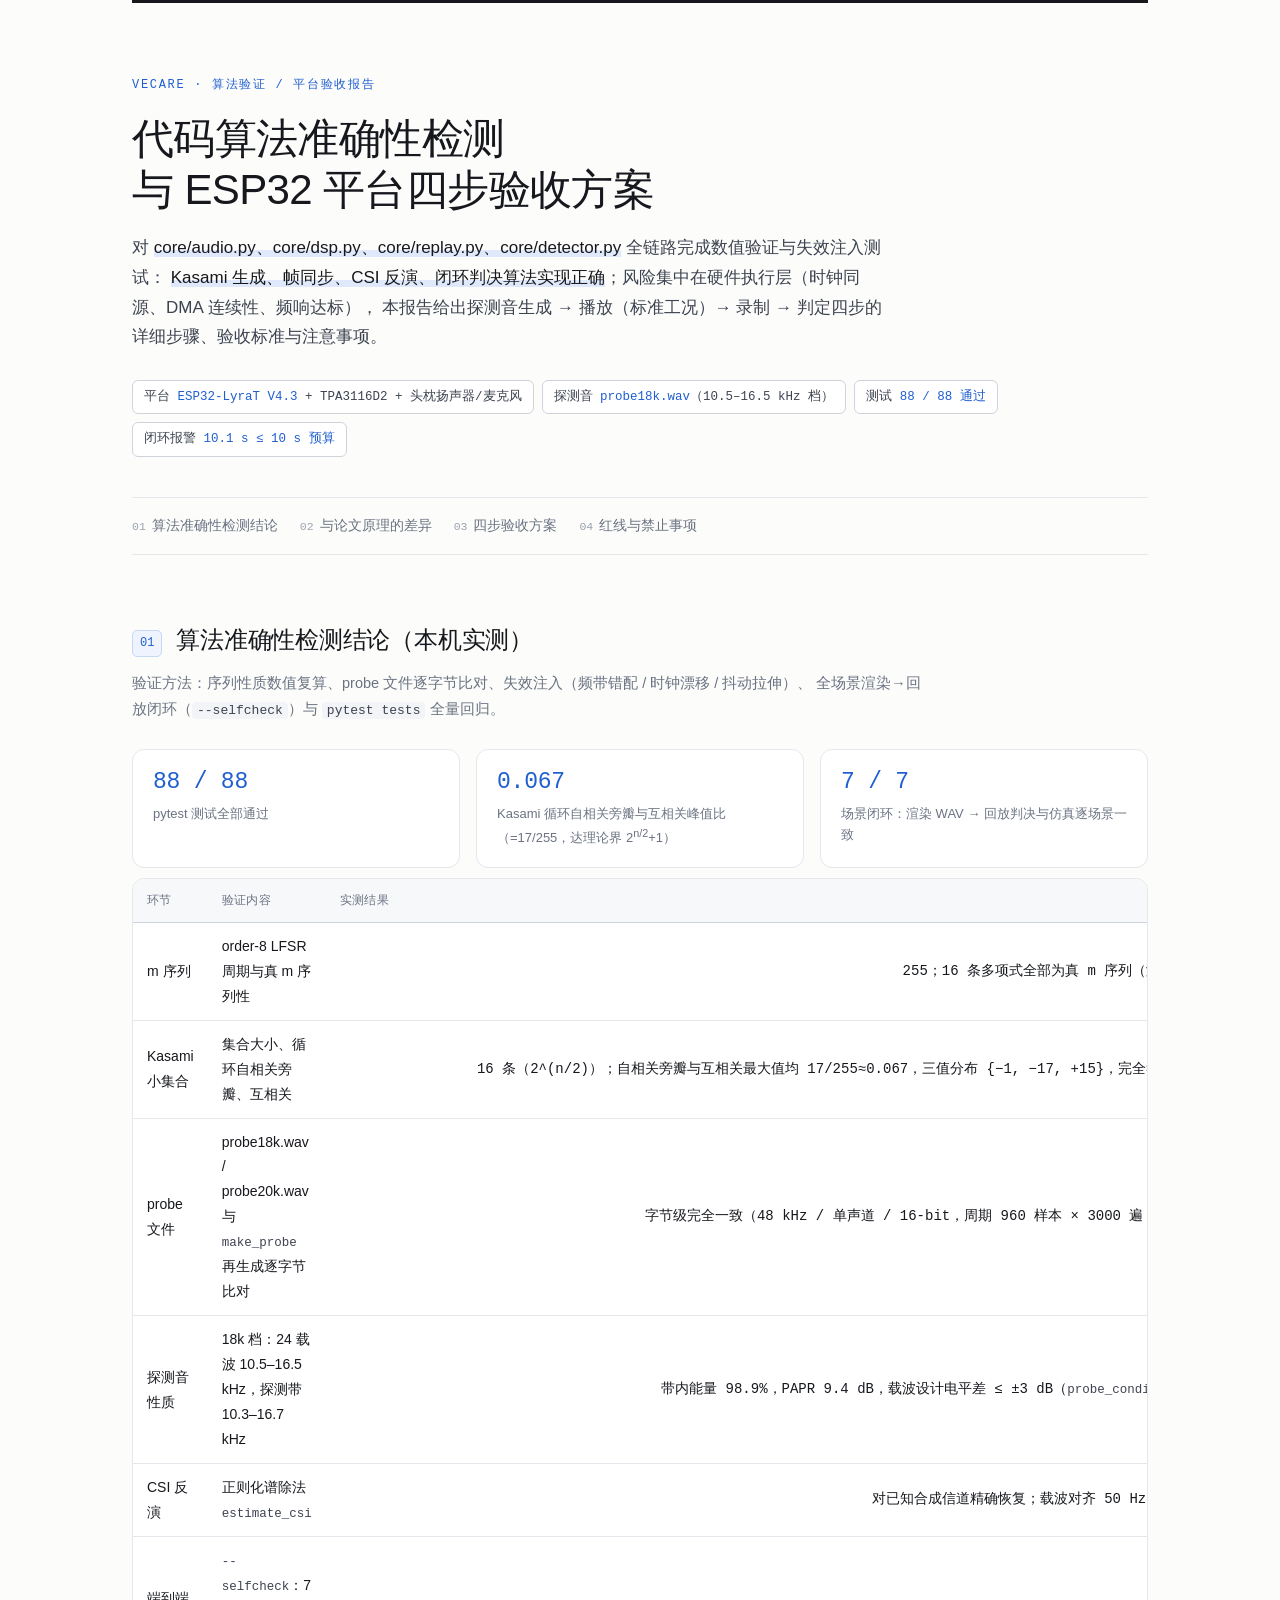
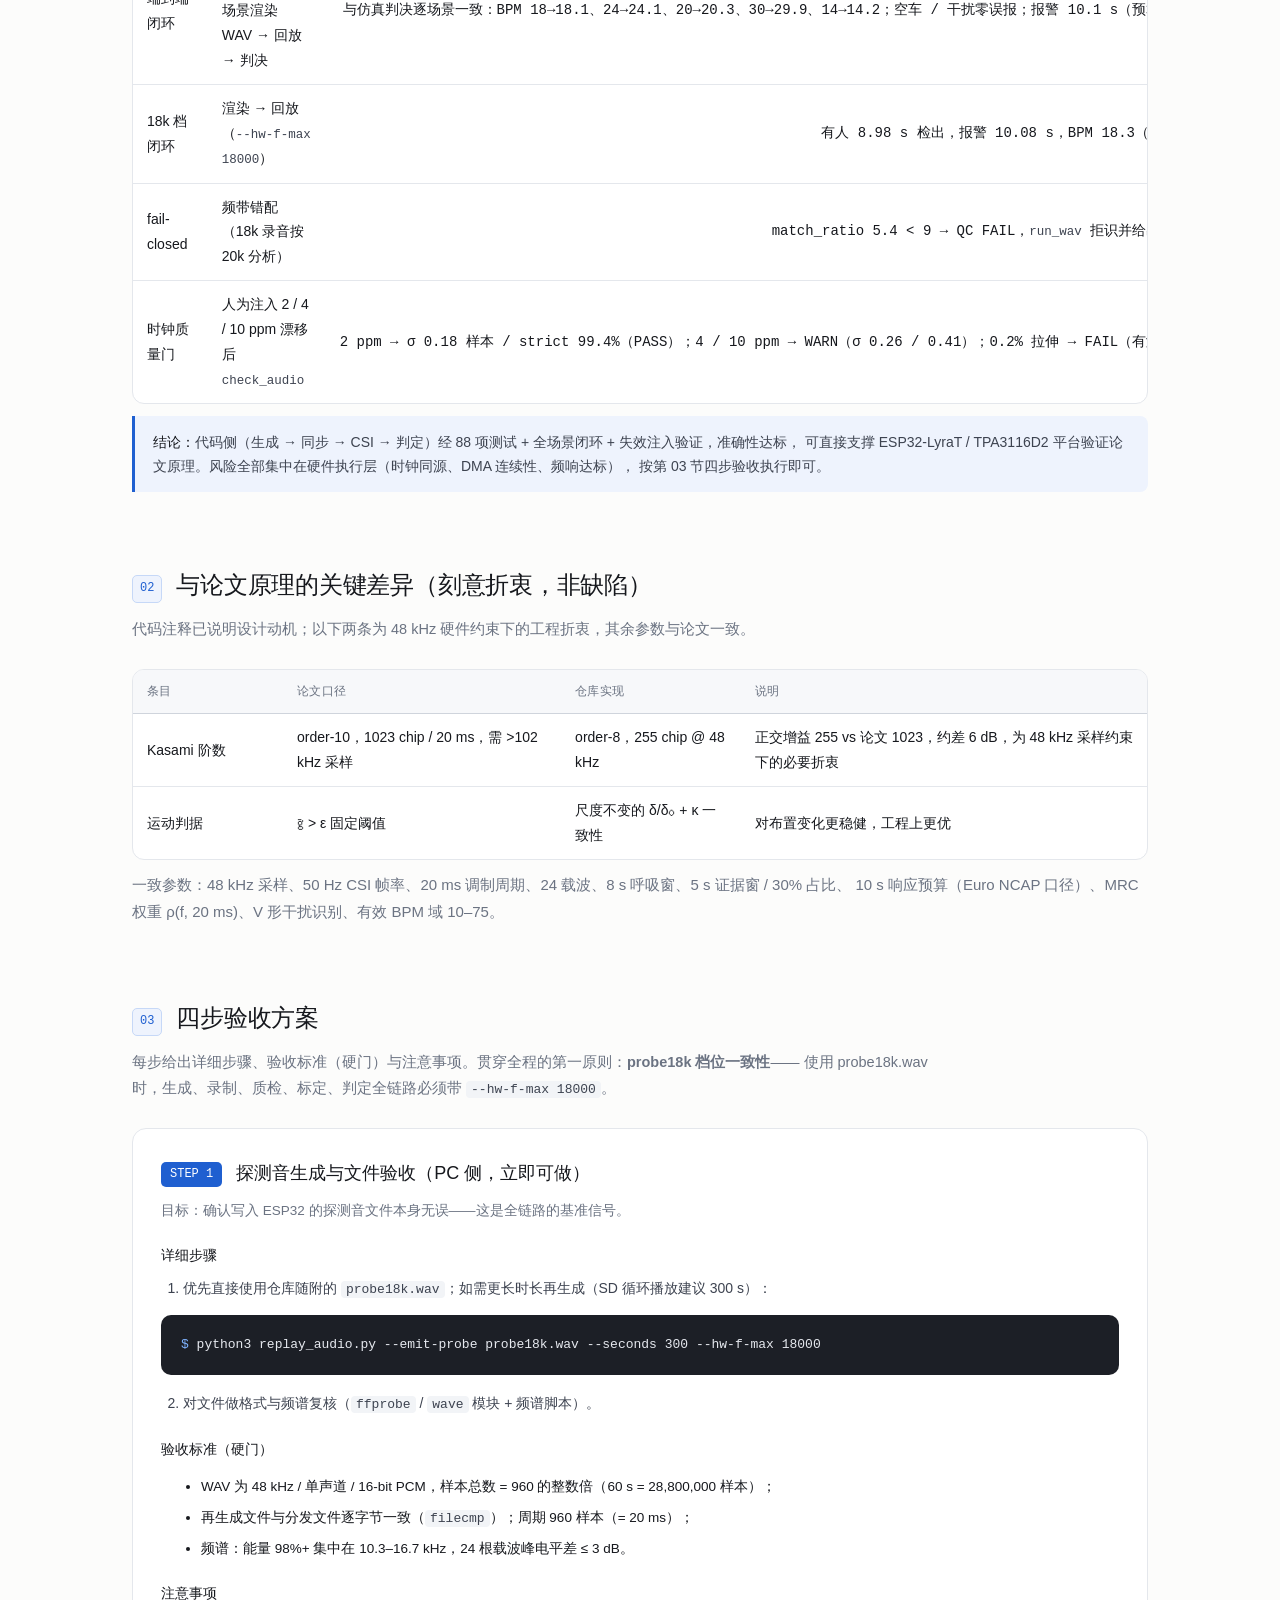
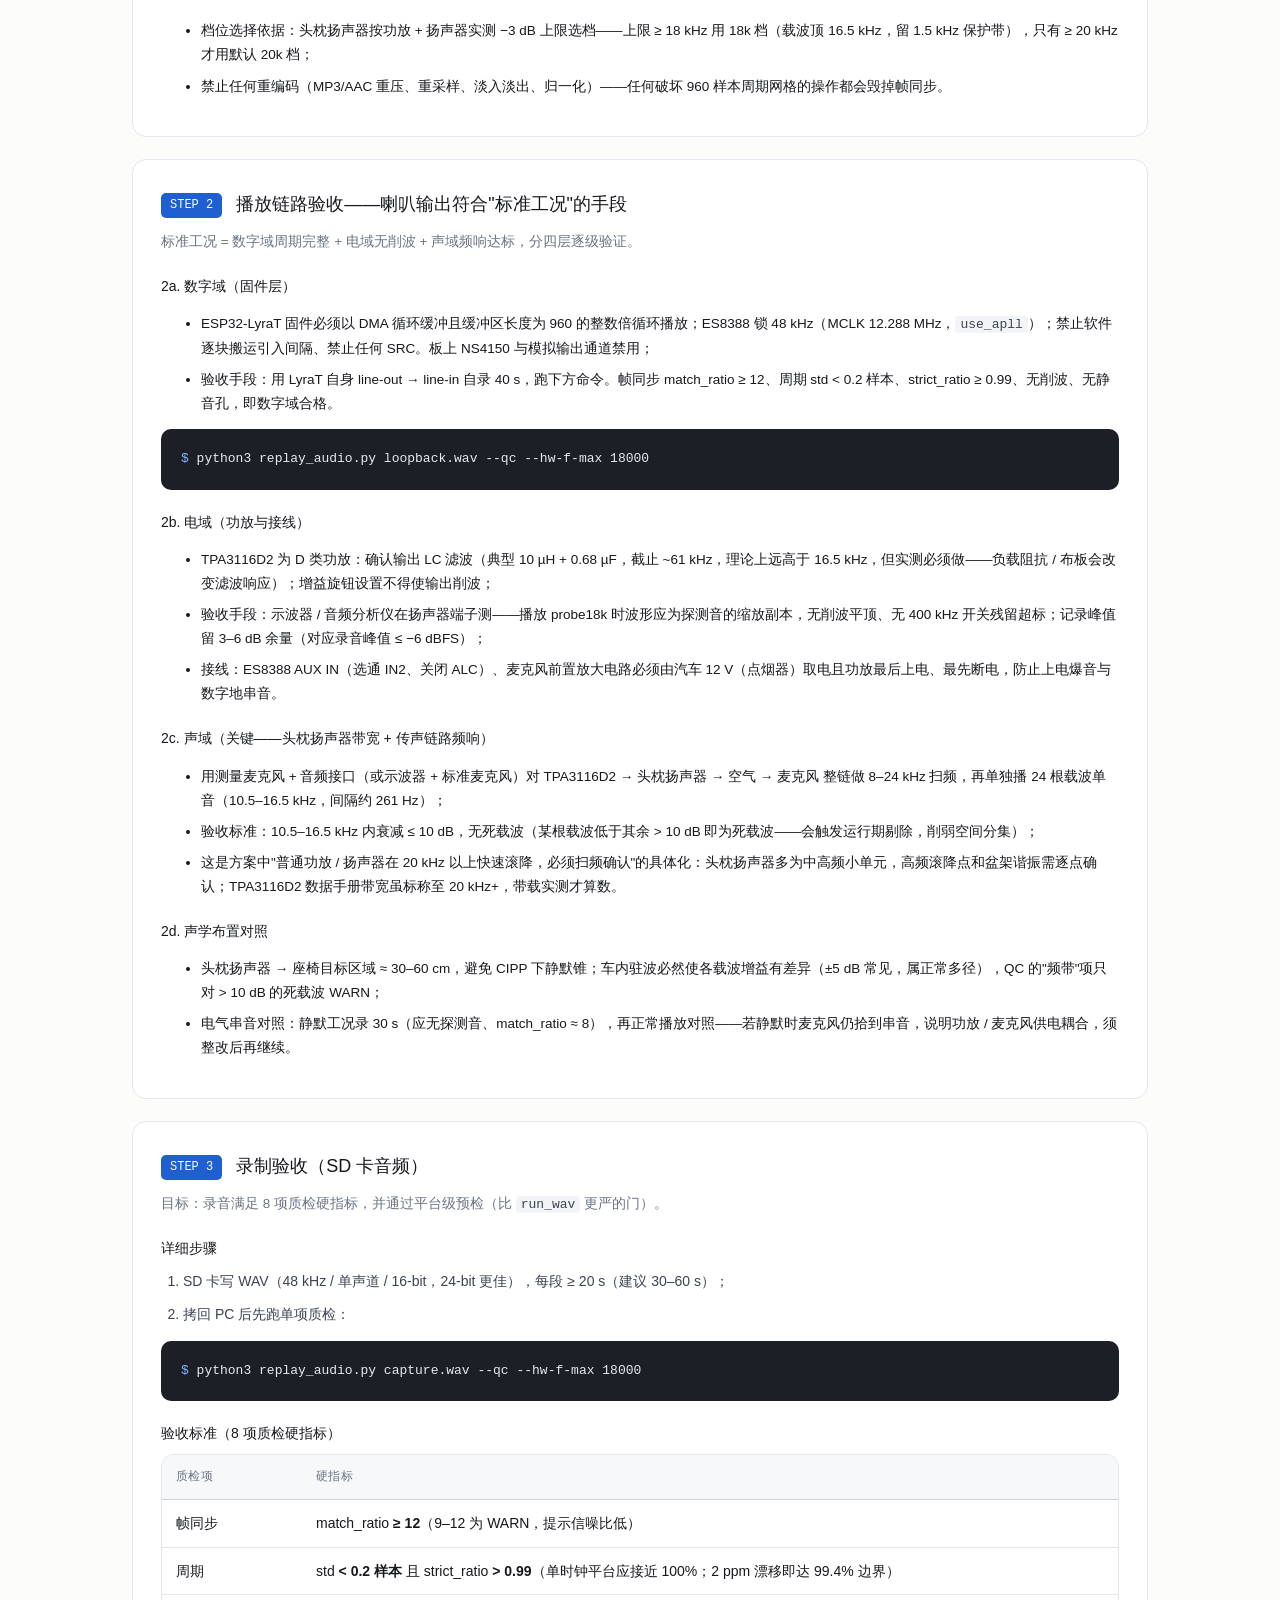
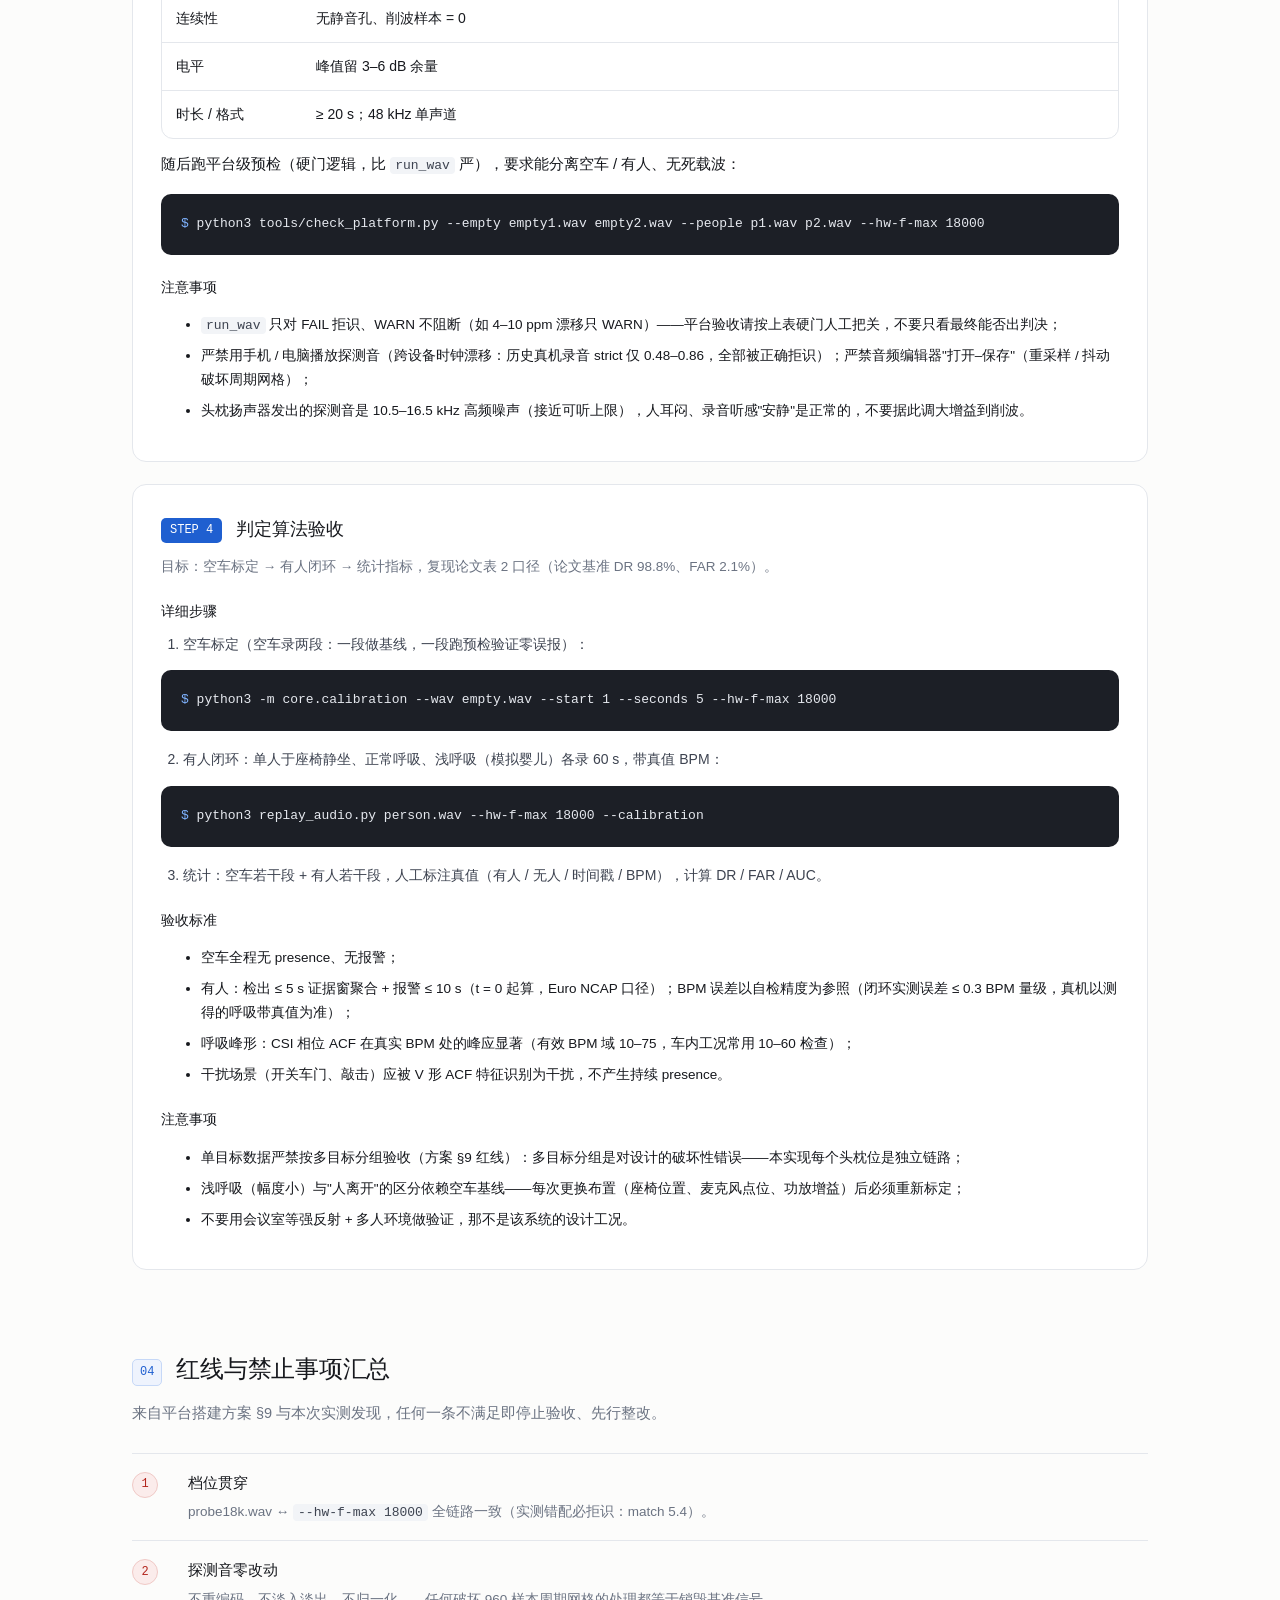
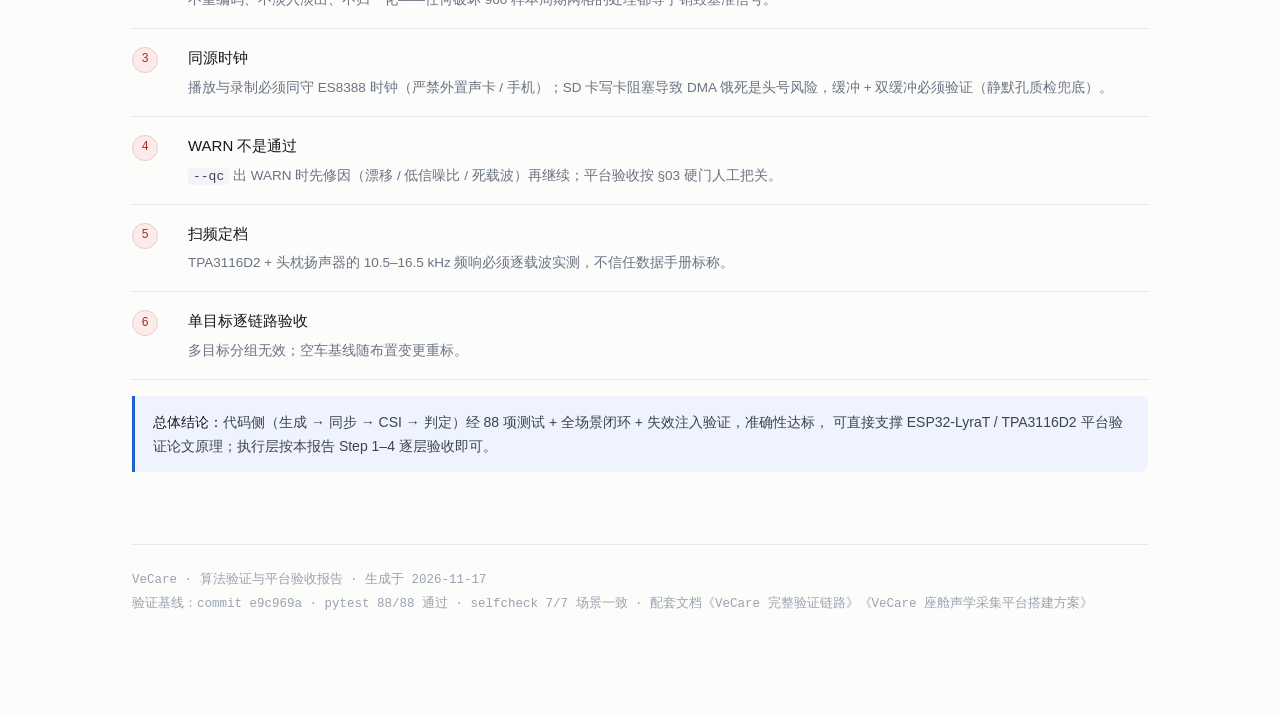
==== VeCare_算法验证与验收报告.html @ 26c95fcf "docs: 新增算法验证与平台验收报告（实测结论 + 四步验收方案）" ====
<!DOCTYPE html>
<html lang="zh-CN">
<head>
<meta charset="utf-8">
<meta name="viewport" content="width=device-width, initial-scale=1">
<title>VeCare 算法验证与平台验收报告</title>
<style>
:root{
  --ink:#16181d; --ink-2:#3d4350; --muted:#6b7382; --faint:#9aa3b0;
  --line:#e4e7ec; --line-2:#cfd4dc;
  --bg:#fcfcfb; --card:#ffffff;
  --accent:#1f5fd0; --accent-soft:#eef3fd; --accent-line:#c6d8f7;
  --teal:#0f7b72; --teal-soft:#e8f5f3; --teal-line:#bde0da;
  --amber:#a8620a; --amber-soft:#fdf3e3; --amber-line:#efd6ae;
  --red:#b3261e; --red-soft:#fbeceb; --red-line:#f0c9c6;
  --mono: ui-monospace,SFMono-Regular,"SF Mono",Menlo,Consolas,"Liberation Mono",monospace;
}
*{box-sizing:border-box}
html{scroll-behavior:smooth}
body{
  margin:0;background:var(--bg);color:var(--ink);
  font:15px/1.78 -apple-system,BlinkMacSystemFont,"Segoe UI","PingFang SC","Hiragino Sans GB","Microsoft YaHei",sans-serif;
  -webkit-font-smoothing:antialiased;
}
.wrap{max-width:1080px;margin:0 auto;padding:0 32px 100px}
a{color:inherit}

/* ---------- hero ---------- */
.hero{padding:72px 0 40px;border-top:3px solid var(--ink)}
.eyebrow{
  font-family:var(--mono);font-size:12px;letter-spacing:.14em;text-transform:uppercase;
  color:var(--accent);margin-bottom:18px
}
h1{font-size:42px;line-height:1.2;font-weight:500;margin:0 0 18px;letter-spacing:-.015em}
.lede{font-size:17px;line-height:1.75;color:var(--ink-2);max-width:760px;margin:0 0 28px}
.lede b{font-weight:500;color:var(--ink);background:linear-gradient(transparent 62%,#dfe9fb 62%)}
.chips{display:flex;flex-wrap:wrap;gap:8px}
.chip{
  font-family:var(--mono);font-size:12.5px;padding:5px 11px;border:1px solid var(--line-2);
  border-radius:6px;background:#fff;color:var(--ink-2)
}
.chip b{color:var(--accent);font-weight:500}

/* ---------- toc ---------- */
.toc{
  display:flex;flex-wrap:wrap;gap:6px 22px;padding:16px 0;margin-bottom:8px;
  border-top:1px solid var(--line);border-bottom:1px solid var(--line);
  font-size:13.5px;color:var(--muted);position:sticky;top:0;z-index:5;
  background:rgba(252,252,251,.94);backdrop-filter:blur(8px)
}
.toc a{text-decoration:none;transition:color .15s}
.toc a:hover{color:var(--accent)}
.toc span{font-family:var(--mono);color:var(--faint);margin-right:6px;font-size:11.5px}

/* ---------- section ---------- */
section{padding-top:56px}
.sec-head{display:flex;align-items:baseline;gap:14px;margin-bottom:10px}
.num{
  font-family:var(--mono);font-size:12px;color:var(--accent);background:var(--accent-soft);
  border:1px solid var(--accent-line);border-radius:5px;padding:2px 7px;flex:none;
  position:relative;top:-2px
}
h2{font-size:24px;font-weight:500;margin:0;letter-spacing:-.01em}
.sec-sub{margin:0 0 26px 0;color:var(--muted);font-size:14.5px;max-width:800px}
h3{font-size:16px;font-weight:500;margin:32px 0 10px}
p{margin:0 0 16px}
.mono{font-family:var(--mono);font-size:13px;background:#f2f4f7;padding:1px 5px;border-radius:4px;color:var(--ink-2)}

/* ---------- tables ---------- */
.tbl-wrap{border:1px solid var(--line);border-radius:12px;overflow:hidden;background:#fff;margin-bottom:12px}
table{width:100%;border-collapse:collapse;font-size:14px}
th,td{padding:11px 14px;text-align:left;vertical-align:middle;border-bottom:1px solid var(--line)}
tbody tr:last-child td{border-bottom:none}
thead th{
  font-size:12px;font-weight:500;letter-spacing:.03em;color:var(--muted);
  background:#f7f8fa;border-bottom:1px solid var(--line-2);white-space:nowrap
}
td.n{font-family:var(--mono);font-variant-numeric:tabular-nums;text-align:right;white-space:nowrap}
th.n{text-align:right}
td.nil{color:var(--faint);text-align:right;font-family:var(--mono)}
tbody tr:hover{background:#fafbfd}
.dim{color:var(--muted)}
.code-i{font-family:var(--mono);font-size:12.5px;color:var(--ink-2)}

/* ---------- code ---------- */
.code{
  background:#1c1f26;color:#e6e9ef;border-radius:10px;padding:18px 20px;
  font-family:var(--mono);font-size:13px;line-height:1.9;overflow-x:auto;margin:0 0 16px;
  white-space:pre-wrap;word-break:break-word
}
.code .c{color:#767f90}
.code .p{color:#7fb3ff;user-select:none}
.code .s{color:#9ed8a0}

/* ---------- notes ---------- */
.note{
  border-left:3px solid var(--accent);background:var(--accent-soft);padding:14px 18px;
  border-radius:0 8px 8px 0;font-size:14px;line-height:1.72;margin:0 0 16px;color:var(--ink-2)
}
.note b{font-weight:500;color:var(--ink)}
.note.warn{border-color:var(--amber);background:var(--amber-soft)}
.note.limit{border-color:var(--red);background:var(--red-soft)}

/* ---------- step cards ---------- */
.step{background:#fff;border:1px solid var(--line);border-radius:14px;padding:28px 28px 24px;margin-bottom:22px}
.step-head{display:flex;align-items:baseline;gap:14px;margin-bottom:6px}
.step-no{
  font-family:var(--mono);font-size:12px;color:#fff;background:var(--accent);
  border-radius:5px;padding:2px 9px;flex:none;position:relative;top:-2px
}
.step h3{margin:0 0 4px;font-size:18px}
.step .q{font-size:13.5px;color:var(--muted);margin:0 0 18px}
.step h4{font-size:14px;font-weight:500;margin:20px 0 8px;color:var(--ink)}
.steps{margin:0 0 14px;padding-left:22px;color:var(--ink-2);font-size:14px}
.steps li{margin-bottom:8px}
.gate{font-size:13.5px}
.gate li{margin-bottom:7px}
.gate b{font-weight:500;color:var(--ink)}

/* ---------- verdict pill ---------- */
.verdict{display:inline-block;font-size:12px;padding:2px 9px;border-radius:999px;border:1px solid;margin-bottom:0;white-space:nowrap}
.verdict.ok{color:var(--teal);border-color:var(--teal-line);background:var(--teal-soft)}
.verdict.care{color:var(--amber);border-color:var(--amber-line);background:var(--amber-soft)}
.verdict.no{color:var(--red);border-color:var(--red-line);background:var(--red-soft)}
.verdict.neu{color:var(--accent);border-color:var(--accent-line);background:var(--accent-soft)}

/* ---------- stat cards ---------- */
.stats{display:grid;grid-template-columns:repeat(3,1fr);gap:16px;margin:22px 0 10px}
.stat{background:#fff;border:1px solid var(--line);border-radius:12px;padding:18px 20px}
.stat b{display:block;font-family:var(--mono);font-size:23px;font-weight:500;color:var(--accent);line-height:1.3;letter-spacing:-.01em}
.stat span{display:block;font-size:13px;color:var(--muted);margin-top:6px;line-height:1.6}

/* ---------- red lines ---------- */
.redlist{display:grid;gap:0;margin-bottom:16px}
.red{display:grid;grid-template-columns:40px 1fr;gap:16px;padding:16px 0;border-bottom:1px solid var(--line)}
.red:first-child{border-top:1px solid var(--line)}
.rn{
  width:26px;height:26px;border-radius:50%;background:var(--red-soft);border:1px solid var(--red-line);
  color:var(--red);font-family:var(--mono);font-size:12px;display:flex;align-items:center;justify-content:center;
  margin-top:2px
}
.red h4{margin:0 0 4px;font-size:15px;font-weight:500}
.red p{margin:0;font-size:13.5px;color:var(--muted)}

/* ---------- footer ---------- */
footer{
  margin-top:72px;padding-top:24px;border-top:1px solid var(--line);
  font-size:12.5px;color:var(--faint);line-height:1.9;font-family:var(--mono)
}

@media (max-width:860px){
  .wrap{padding:0 20px 72px}
  h1{font-size:32px}
  .stats{grid-template-columns:1fr}
  .toc{position:static}
  .step{padding:22px 18px}
}
</style>
</head>
<body>
<div class="wrap">

<header class="hero">
  <div class="eyebrow">VeCare · 算法验证 / 平台验收报告</div>
  <h1>代码算法准确性检测<br>与 ESP32 平台四步验收方案</h1>
  <p class="lede">对 <b>core/audio.py、core/dsp.py、core/replay.py、core/detector.py</b> 全链路完成数值验证与失效注入测试：
  <b>Kasami 生成、帧同步、CSI 反演、闭环判决算法实现正确</b>；风险集中在硬件执行层（时钟同源、DMA 连续性、频响达标），
  本报告给出探测音生成 → 播放（标准工况）→ 录制 → 判定四步的详细步骤、验收标准与注意事项。</p>
  <div class="chips">
    <div class="chip">平台 <b>ESP32-LyraT V4.3</b> + TPA3116D2 + 头枕扬声器/麦克风</div>
    <div class="chip">探测音 <b>probe18k.wav</b>（10.5–16.5 kHz 档）</div>
    <div class="chip">测试 <b>88 / 88 通过</b></div>
    <div class="chip">闭环报警 <b>10.1 s ≤ 10 s 预算</b></div>
  </div>
</header>

<nav class="toc">
  <a href="#s1"><span>01</span>算法准确性检测结论</a>
  <a href="#s2"><span>02</span>与论文原理的差异</a>
  <a href="#s3"><span>03</span>四步验收方案</a>
  <a href="#s4"><span>04</span>红线与禁止事项</a>
</nav>

<!-- ============================================================ -->
<section id="s1">
  <div class="sec-head"><span class="num">01</span><h2>算法准确性检测结论（本机实测）</h2></div>
  <p class="sec-sub">验证方法：序列性质数值复算、probe 文件逐字节比对、失效注入（频带错配 / 时钟漂移 / 抖动拉伸）、
  全场景渲染→回放闭环（<span class="mono">--selfcheck</span>）与 <span class="mono">pytest tests</span> 全量回归。</p>

  <div class="stats">
    <div class="stat"><b>88 / 88</b><span>pytest 测试全部通过</span></div>
    <div class="stat"><b>0.067</b><span>Kasami 循环自相关旁瓣与互相关峰值比（=17/255，达理论界 2<sup>n/2</sup>+1）</span></div>
    <div class="stat"><b>7 / 7</b><span>场景闭环：渲染 WAV → 回放判决与仿真逐场景一致</span></div>
  </div>

  <div class="tbl-wrap">
    <table>
      <thead><tr><th style="width:130px">环节</th><th>验证内容</th><th>实测结果</th><th style="width:90px">结论</th></tr></thead>
      <tbody>
        <tr><td>m 序列</td><td>order-8 LFSR 周期与真 m 序列性</td><td class="n">255；16 条多项式全部为真 m 序列（测试覆盖）</td><td><span class="verdict ok">通过</span></td></tr>
        <tr><td>Kasami 小集合</td><td>集合大小、循环自相关旁瓣、互相关</td><td class="n">16 条（2^(n/2)）；自相关旁瓣与互相关最大值均 17/255≈0.067，三值分布 {−1, −17, +15}，完全符合理论界</td><td><span class="verdict ok">通过</span></td></tr>
        <tr><td>probe 文件</td><td>probe18k.wav / probe20k.wav 与 <span class="code-i">make_probe</span> 再生成逐字节比对</td><td class="n">字节级完全一致（48 kHz / 单声道 / 16-bit，周期 960 样本 × 3000 遍 = 60 s）</td><td><span class="verdict ok">通过</span></td></tr>
        <tr><td>探测音性质</td><td>18k 档：24 载波 10.5–16.5 kHz，探测带 10.3–16.7 kHz</td><td class="n">带内能量 98.9%，PAPR 9.4 dB，载波设计电平差 ≤ ±3 dB（<span class="code-i">probe_condition_db</span>）</td><td><span class="verdict ok">通过</span></td></tr>
        <tr><td>CSI 反演</td><td>正则化谱除法 <span class="code-i">estimate_csi</span></td><td class="n">对已知合成信道精确恢复；载波对齐 50 Hz DFT 网格</td><td><span class="verdict ok">通过</span></td></tr>
        <tr><td>端到端闭环</td><td><span class="code-i">--selfcheck</span>：7 场景渲染 WAV → 回放 → 判决</td><td class="n">与仿真判决逐场景一致：BPM 18→18.1、24→24.1、20→20.3、30→29.9、14→14.2；空车 / 干扰零误报；报警 10.1 s（预算 10 s）</td><td><span class="verdict ok">通过</span></td></tr>
        <tr><td>18k 档闭环</td><td>渲染 → 回放（<span class="code-i">--hw-f-max 18000</span>）</td><td class="n">有人 8.98 s 检出，报警 10.08 s，BPM 18.3（真值 18）</td><td><span class="verdict ok">通过</span></td></tr>
        <tr><td>fail-closed</td><td>频带错配（18k 录音按 20k 分析）</td><td class="n">match_ratio 5.4 &lt; 9 → QC FAIL，<span class="code-i">run_wav</span> 拒识并给出正确提示</td><td><span class="verdict ok">通过</span></td></tr>
        <tr><td>时钟质量门</td><td>人为注入 2 / 4 / 10 ppm 漂移后 <span class="code-i">check_audio</span></td><td class="n">2 ppm → σ 0.18 样本 / strict 99.4%（PASS）；4 / 10 ppm → WARN（σ 0.26 / 0.41）；0.2% 拉伸 → FAIL（有测试覆盖）</td><td><span class="verdict ok">通过</span></td></tr>
      </tbody>
    </table>
  </div>

  <div class="note"><b>结论：</b>代码侧（生成 → 同步 → CSI → 判定）经 88 项测试 + 全场景闭环 + 失效注入验证，准确性达标，
  可直接支撑 ESP32-LyraT / TPA3116D2 平台验证论文原理。风险全部集中在硬件执行层（时钟同源、DMA 连续性、频响达标），
  按第 03 节四步验收执行即可。</div>
</section>

<!-- ============================================================ -->
<section id="s2">
  <div class="sec-head"><span class="num">02</span><h2>与论文原理的关键差异（刻意折衷，非缺陷）</h2></div>
  <p class="sec-sub">代码注释已说明设计动机；以下两条为 48 kHz 硬件约束下的工程折衷，其余参数与论文一致。</p>

  <div class="tbl-wrap">
    <table>
      <thead><tr><th style="width:150px">条目</th><th>论文口径</th><th>仓库实现</th><th>说明</th></tr></thead>
      <tbody>
        <tr>
          <td>Kasami 阶数</td>
          <td>order-10，1023 chip / 20 ms，需 &gt;102 kHz 采样</td>
          <td>order-8，255 chip @ 48 kHz</td>
          <td>正交增益 255 vs 论文 1023，约差 6 dB，为 48 kHz 采样约束下的必要折衷</td>
        </tr>
        <tr>
          <td>运动判据</td>
          <td>ḡ &gt; ε 固定阈值</td>
          <td>尺度不变的 δ/δ₀ + κ 一致性</td>
          <td>对布置变化更稳健，工程上更优</td>
        </tr>
      </tbody>
    </table>
  </div>

  <p class="dim">一致参数：48 kHz 采样、50 Hz CSI 帧率、20 ms 调制周期、24 载波、8 s 呼吸窗、5 s 证据窗 / 30% 占比、
  10 s 响应预算（Euro NCAP 口径）、MRC 权重 ρ(f, 20 ms)、V 形干扰识别、有效 BPM 域 10–75。</p>
</section>

<!-- ============================================================ -->
<section id="s3">
  <div class="sec-head"><span class="num">03</span><h2>四步验收方案</h2></div>
  <p class="sec-sub">每步给出详细步骤、验收标准（硬门）与注意事项。贯穿全程的第一原则：<b>probe18k 档位一致性</b>——
  使用 probe18k.wav 时，生成、录制、质检、标定、判定全链路必须带 <span class="mono">--hw-f-max 18000</span>。</p>

  <!-- Step 1 -->
  <div class="step">
    <div class="step-head"><span class="step-no">STEP 1</span><h3>探测音生成与文件验收（PC 侧，立即可做）</h3></div>
    <p class="q">目标：确认写入 ESP32 的探测音文件本身无误——这是全链路的基准信号。</p>

    <h4>详细步骤</h4>
    <ol class="steps">
      <li>优先直接使用仓库随附的 <span class="mono">probe18k.wav</span>；如需更长时长再生成（SD 循环播放建议 300 s）：</li>
    </ol>
    <div class="code"><span class="p">$</span> python3 replay_audio.py --emit-probe probe18k.wav --seconds 300 --hw-f-max 18000</div>
    <ol class="steps" start="2">
      <li>对文件做格式与频谱复核（<span class="mono">ffprobe</span> / <span class="mono">wave</span> 模块 + 频谱脚本）。</li>
    </ol>

    <h4>验收标准（硬门）</h4>
    <ul class="gate">
      <li>WAV 为 <b>48 kHz / 单声道 / 16-bit PCM</b>，样本总数 = 960 的整数倍（60 s = 28,800,000 样本）；</li>
      <li>再生成文件与分发文件<b>逐字节一致</b>（<span class="mono">filecmp</span>）；周期 960 样本（= 20 ms）；</li>
      <li>频谱：能量 <b>98%+</b> 集中在 10.3–16.7 kHz，24 根载波峰电平差 <b>≤ 3 dB</b>。</li>
    </ul>

    <h4>注意事项</h4>
    <ul class="gate">
      <li><b>档位选择依据：</b>头枕扬声器按功放 + 扬声器实测 −3 dB 上限选档——上限 ≥ 18 kHz 用 18k 档（载波顶 16.5 kHz，留 1.5 kHz 保护带），只有 ≥ 20 kHz 才用默认 20k 档；</li>
      <li><b>禁止任何重编码</b>（MP3/AAC 重压、重采样、淡入淡出、归一化）——任何破坏 960 样本周期网格的操作都会毁掉帧同步。</li>
    </ul>
  </div>

  <!-- Step 2 -->
  <div class="step">
    <div class="step-head"><span class="step-no">STEP 2</span><h3>播放链路验收——喇叭输出符合"标准工况"的手段</h3></div>
    <p class="q">标准工况 = 数字域周期完整 + 电域无削波 + 声域频响达标，分四层逐级验证。</p>

    <h4>2a. 数字域（固件层）</h4>
    <ul class="gate">
      <li>ESP32-LyraT 固件必须以 <b>DMA 循环缓冲且缓冲区长度为 960 的整数倍</b>循环播放；ES8388 锁 48 kHz（MCLK 12.288 MHz，<span class="mono">use_apll</span>）；<b>禁止</b>软件逐块搬运引入间隔、<b>禁止</b>任何 SRC。板上 NS4150 与模拟输出通道禁用；</li>
      <li><b>验收手段：</b>用 LyraT 自身 line-out → line-in 自录 40 s，跑下方命令。帧同步 match_ratio ≥ 12、周期 std &lt; 0.2 样本、strict_ratio ≥ 0.99、无削波、无静音孔，即数字域合格。</li>
    </ul>
    <div class="code"><span class="p">$</span> python3 replay_audio.py loopback.wav --qc --hw-f-max 18000</div>

    <h4>2b. 电域（功放与接线）</h4>
    <ul class="gate">
      <li>TPA3116D2 为 D 类功放：确认输出 LC 滤波（典型 10 µH + 0.68 µF，截止 ~61 kHz，理论上远高于 16.5 kHz，但<b>实测必须做</b>——负载阻抗 / 布板会改变滤波响应）；增益旋钮设置不得使输出削波；</li>
      <li><b>验收手段：</b>示波器 / 音频分析仪在扬声器端子测——播放 probe18k 时波形应为探测音的缩放副本，无削波平顶、无 400 kHz 开关残留超标；记录峰值留 <b>3–6 dB 余量</b>（对应录音峰值 ≤ −6 dBFS）；</li>
      <li>接线：ES8388 AUX IN（选通 IN2、关闭 ALC）、麦克风前置放大电路<b>必须由汽车 12 V（点烟器）取电</b>且功放最后上电、最先断电，防止上电爆音与数字地串音。</li>
    </ul>

    <h4>2c. 声域（关键——头枕扬声器带宽 + 传声链路频响）</h4>
    <ul class="gate">
      <li>用测量麦克风 + 音频接口（或示波器 + 标准麦克风）对 <b>TPA3116D2 → 头枕扬声器 → 空气 → 麦克风</b> 整链做 <b>8–24 kHz 扫频</b>，再单独播 24 根载波单音（10.5–16.5 kHz，间隔约 261 Hz）；</li>
      <li><b>验收标准：10.5–16.5 kHz 内衰减 ≤ 10 dB，无死载波</b>（某根载波低于其余 &gt; 10 dB 即为死载波——会触发运行期剔除，削弱空间分集）；</li>
      <li>这是方案中"普通功放 / 扬声器在 20 kHz 以上快速滚降，必须扫频确认"的具体化：头枕扬声器多为中高频小单元，高频滚降点和盆架谐振需逐点确认；TPA3116D2 数据手册带宽虽标称至 20 kHz+，<b>带载实测才算数</b>。</li>
    </ul>

    <h4>2d. 声学布置对照</h4>
    <ul class="gate">
      <li>头枕扬声器 → 座椅目标区域 ≈ 30–60 cm，避免 CIPP 下静默锥；车内驻波必然使各载波增益有差异（±5 dB 常见，属正常多径），QC 的"频带"项只对 &gt; 10 dB 的死载波 WARN；</li>
      <li><b>电气串音对照：</b>静默工况录 30 s（应无探测音、match_ratio ≈ 8），再正常播放对照——若静默时麦克风仍拾到串音，说明功放 / 麦克风供电耦合，须整改后再继续。</li>
    </ul>
  </div>

  <!-- Step 3 -->
  <div class="step">
    <div class="step-head"><span class="step-no">STEP 3</span><h3>录制验收（SD 卡音频）</h3></div>
    <p class="q">目标：录音满足 8 项质检硬指标，并通过平台级预检（比 <span class="mono">run_wav</span> 更严的门）。</p>

    <h4>详细步骤</h4>
    <ol class="steps">
      <li>SD 卡写 WAV（48 kHz / 单声道 / 16-bit，24-bit 更佳），每段 ≥ 20 s（建议 30–60 s）；</li>
      <li>拷回 PC 后先跑单项质检：</li>
    </ol>
    <div class="code"><span class="p">$</span> python3 replay_audio.py capture.wav --qc --hw-f-max 18000</div>

    <h4>验收标准（8 项质检硬指标）</h4>
    <div class="tbl-wrap">
      <table>
        <thead><tr><th style="width:140px">质检项</th><th>硬指标</th></tr></thead>
        <tbody>
          <tr><td>帧同步</td><td>match_ratio <b>≥ 12</b>（9–12 为 WARN，提示信噪比低）</td></tr>
          <tr><td>周期</td><td>std <b>&lt; 0.2 样本</b> 且 strict_ratio <b>&gt; 0.99</b>（单时钟平台应接近 100%；2 ppm 漂移即达 99.4% 边界）</td></tr>
          <tr><td>连续性</td><td>无静音孔、削波样本 = 0</td></tr>
          <tr><td>电平</td><td>峰值留 3–6 dB 余量</td></tr>
          <tr><td>时长 / 格式</td><td>≥ 20 s；48 kHz 单声道</td></tr>
        </tbody>
      </table>
    </div>
    <p>随后跑平台级预检（硬门逻辑，比 <span class="mono">run_wav</span> 严），要求能分离空车 / 有人、无死载波：</p>
    <div class="code"><span class="p">$</span> python3 tools/check_platform.py --empty empty1.wav empty2.wav --people p1.wav p2.wav --hw-f-max 18000</div>

    <h4>注意事项</h4>
    <ul class="gate">
      <li><span class="mono">run_wav</span> 只对 <b>FAIL 拒识、WARN 不阻断</b>（如 4–10 ppm 漂移只 WARN）——平台验收请按上表硬门人工把关，不要只看最终能否出判决；</li>
      <li><b>严禁</b>用手机 / 电脑播放探测音（跨设备时钟漂移：历史真机录音 strict 仅 0.48–0.86，全部被正确拒识）；<b>严禁</b>音频编辑器"打开–保存"（重采样 / 抖动破坏周期网格）；</li>
      <li>头枕扬声器发出的探测音是 10.5–16.5 kHz 高频噪声（接近可听上限），人耳闷、录音听感"安静"是正常的，<b>不要据此调大增益到削波</b>。</li>
    </ul>
  </div>

  <!-- Step 4 -->
  <div class="step">
    <div class="step-head"><span class="step-no">STEP 4</span><h3>判定算法验收</h3></div>
    <p class="q">目标：空车标定 → 有人闭环 → 统计指标，复现论文表 2 口径（论文基准 DR 98.8%、FAR 2.1%）。</p>

    <h4>详细步骤</h4>
    <ol class="steps">
      <li>空车标定（空车录两段：一段做基线，一段跑预检验证零误报）：</li>
    </ol>
    <div class="code"><span class="p">$</span> python3 -m core.calibration --wav empty.wav --start 1 --seconds 5 --hw-f-max 18000</div>
    <ol class="steps" start="2">
      <li>有人闭环：单人于座椅静坐、正常呼吸、浅呼吸（模拟婴儿）各录 60 s，带真值 BPM：</li>
    </ol>
    <div class="code"><span class="p">$</span> python3 replay_audio.py person.wav --hw-f-max 18000 --calibration</div>
    <ol class="steps" start="3">
      <li>统计：空车若干段 + 有人若干段，人工标注真值（有人 / 无人 / 时间戳 / BPM），计算 DR / FAR / AUC。</li>
    </ol>

    <h4>验收标准</h4>
    <ul class="gate">
      <li>空车全程无 presence、无报警；</li>
      <li>有人：检出 ≤ 5 s 证据窗聚合 + <b>报警 ≤ 10 s</b>（t = 0 起算，Euro NCAP 口径）；BPM 误差以自检精度为参照（闭环实测误差 ≤ 0.3 BPM 量级，真机以测得的呼吸带真值为准）；</li>
      <li>呼吸峰形：CSI 相位 ACF 在真实 BPM 处的峰应显著（有效 BPM 域 10–75，车内工况常用 10–60 检查）；</li>
      <li>干扰场景（开关车门、敲击）应被 V 形 ACF 特征识别为干扰，不产生持续 presence。</li>
    </ul>

    <h4>注意事项</h4>
    <ul class="gate">
      <li><b>单目标数据严禁按多目标分组验收</b>（方案 §9 红线）：多目标分组是对设计的破坏性错误——本实现每个头枕位是独立链路；</li>
      <li>浅呼吸（幅度小）与"人离开"的区分依赖空车基线——<b>每次更换布置</b>（座椅位置、麦克风点位、功放增益）后必须重新标定；</li>
      <li>不要用会议室等强反射 + 多人环境做验证，那不是该系统的设计工况。</li>
    </ul>
  </div>
</section>

<!-- ============================================================ -->
<section id="s4">
  <div class="sec-head"><span class="num">04</span><h2>红线与禁止事项汇总</h2></div>
  <p class="sec-sub">来自平台搭建方案 §9 与本次实测发现，任何一条不满足即停止验收、先行整改。</p>

  <div class="redlist">
    <div class="red"><span class="rn">1</span><div><h4>档位贯穿</h4><p>probe18k.wav ↔ <span class="mono">--hw-f-max 18000</span> 全链路一致（实测错配必拒识：match 5.4）。</p></div></div>
    <div class="red"><span class="rn">2</span><div><h4>探测音零改动</h4><p>不重编码、不淡入淡出、不归一化——任何破坏 960 样本周期网格的处理都等于销毁基准信号。</p></div></div>
    <div class="red"><span class="rn">3</span><div><h4>同源时钟</h4><p>播放与录制必须同守 ES8388 时钟（严禁外置声卡 / 手机）；SD 卡写卡阻塞导致 DMA 饿死是头号风险，缓冲 + 双缓冲必须验证（静默孔质检兜底）。</p></div></div>
    <div class="red"><span class="rn">4</span><div><h4>WARN 不是通过</h4><p><span class="mono">--qc</span> 出 WARN 时先修因（漂移 / 低信噪比 / 死载波）再继续；平台验收按 §03 硬门人工把关。</p></div></div>
    <div class="red"><span class="rn">5</span><div><h4>扫频定档</h4><p>TPA3116D2 + 头枕扬声器的 10.5–16.5 kHz 频响必须逐载波实测，不信任数据手册标称。</p></div></div>
    <div class="red"><span class="rn">6</span><div><h4>单目标逐链路验收</h4><p>多目标分组无效；空车基线随布置变更重标。</p></div></div>
  </div>

  <div class="note"><b>总体结论：</b>代码侧（生成 → 同步 → CSI → 判定）经 88 项测试 + 全场景闭环 + 失效注入验证，准确性达标，
  可直接支撑 ESP32-LyraT / TPA3116D2 平台验证论文原理；执行层按本报告 Step 1–4 逐层验收即可。</div>
</section>

<footer>
  VeCare · 算法验证与平台验收报告 · 生成于 2026-11-17<br>
  验证基线：commit e9c969a · pytest 88/88 通过 · selfcheck 7/7 场景一致 · 配套文档《VeCare 完整验证链路》《VeCare 座舱声学采集平台搭建方案》
</footer>

</div>
</body>
</html>
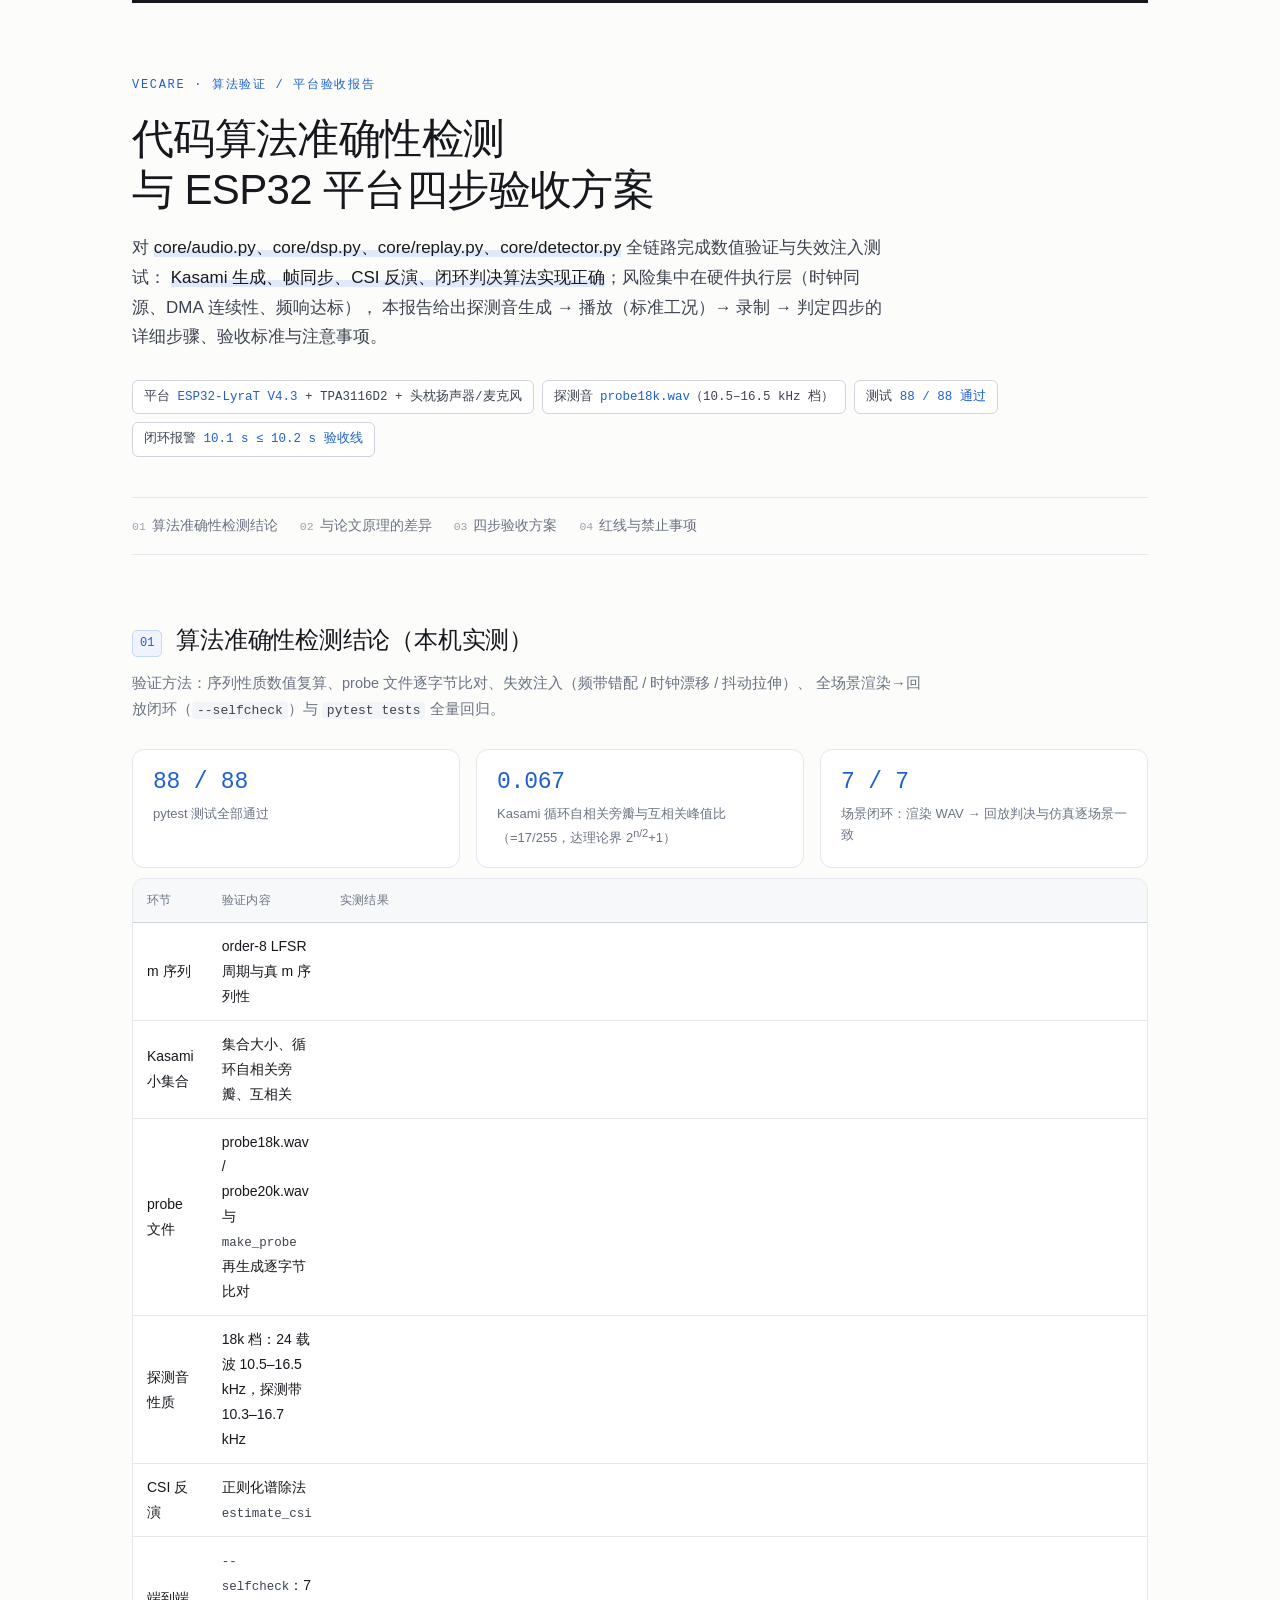
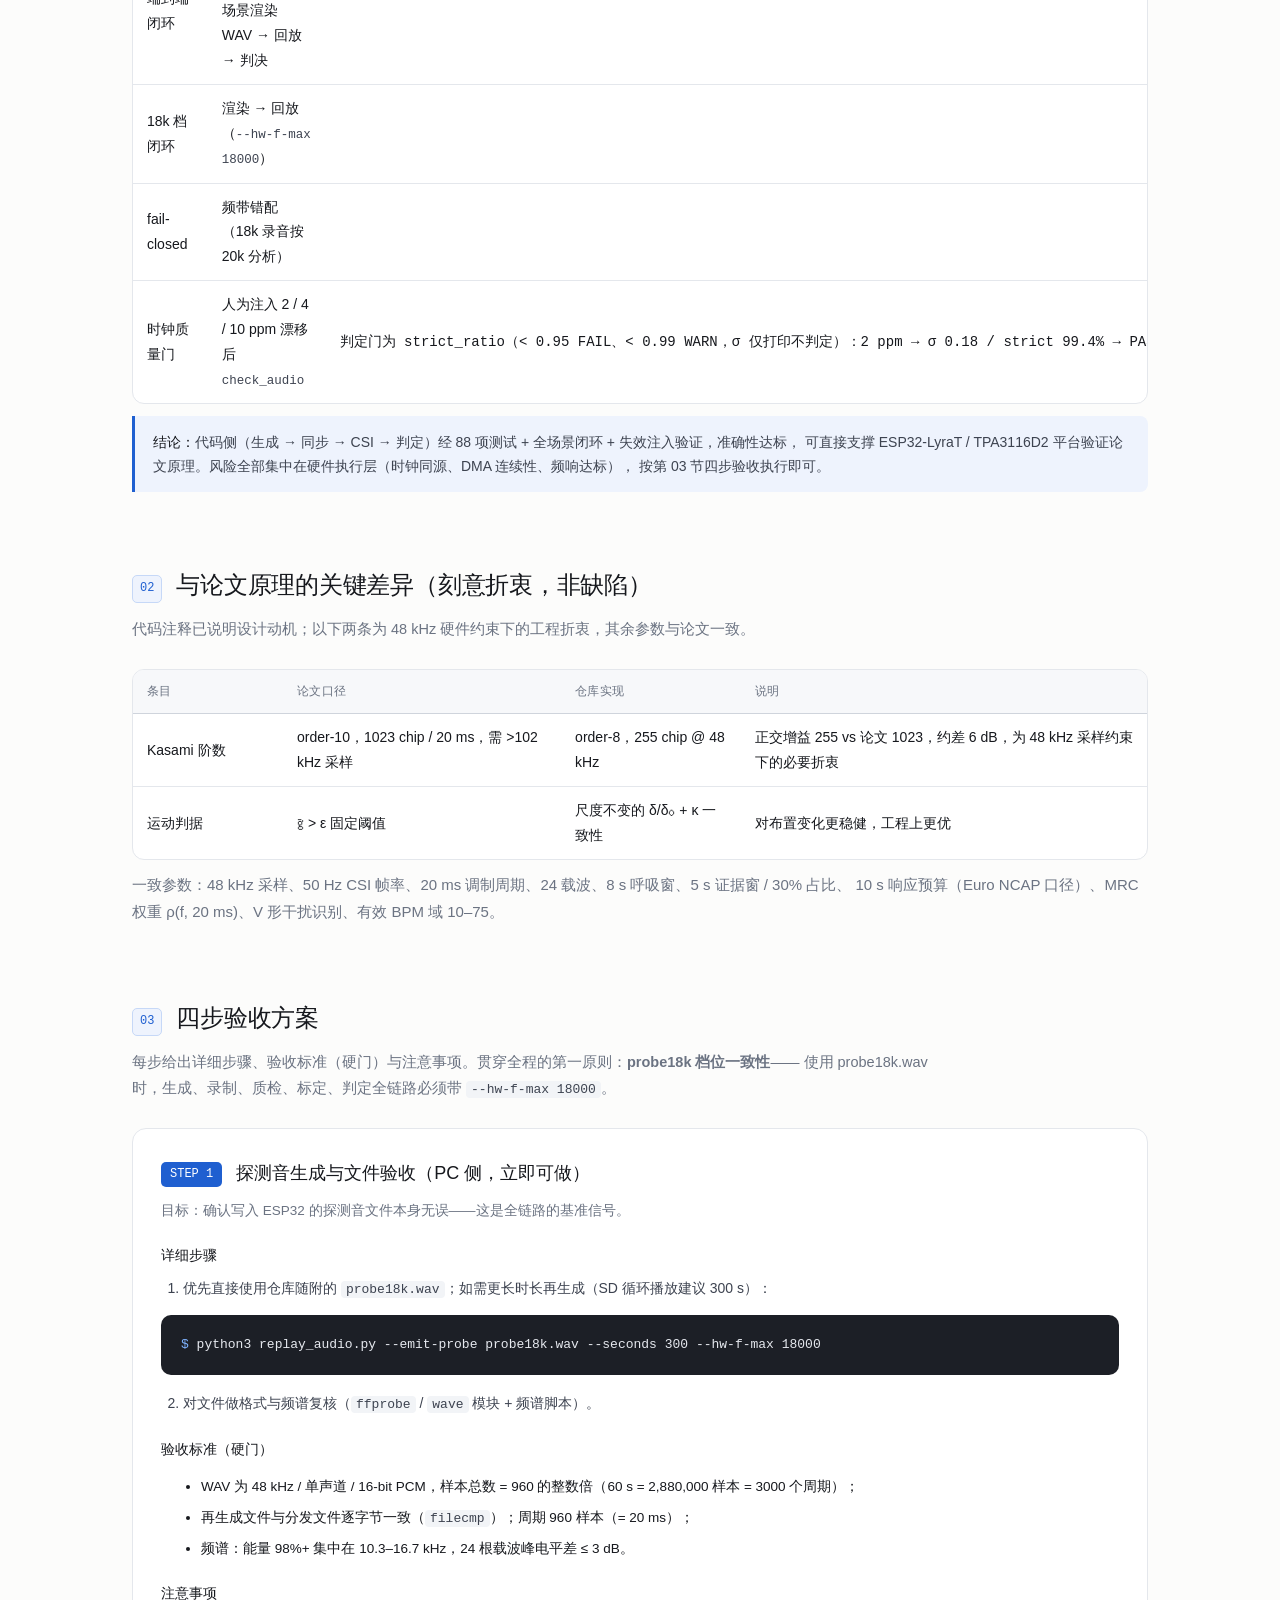
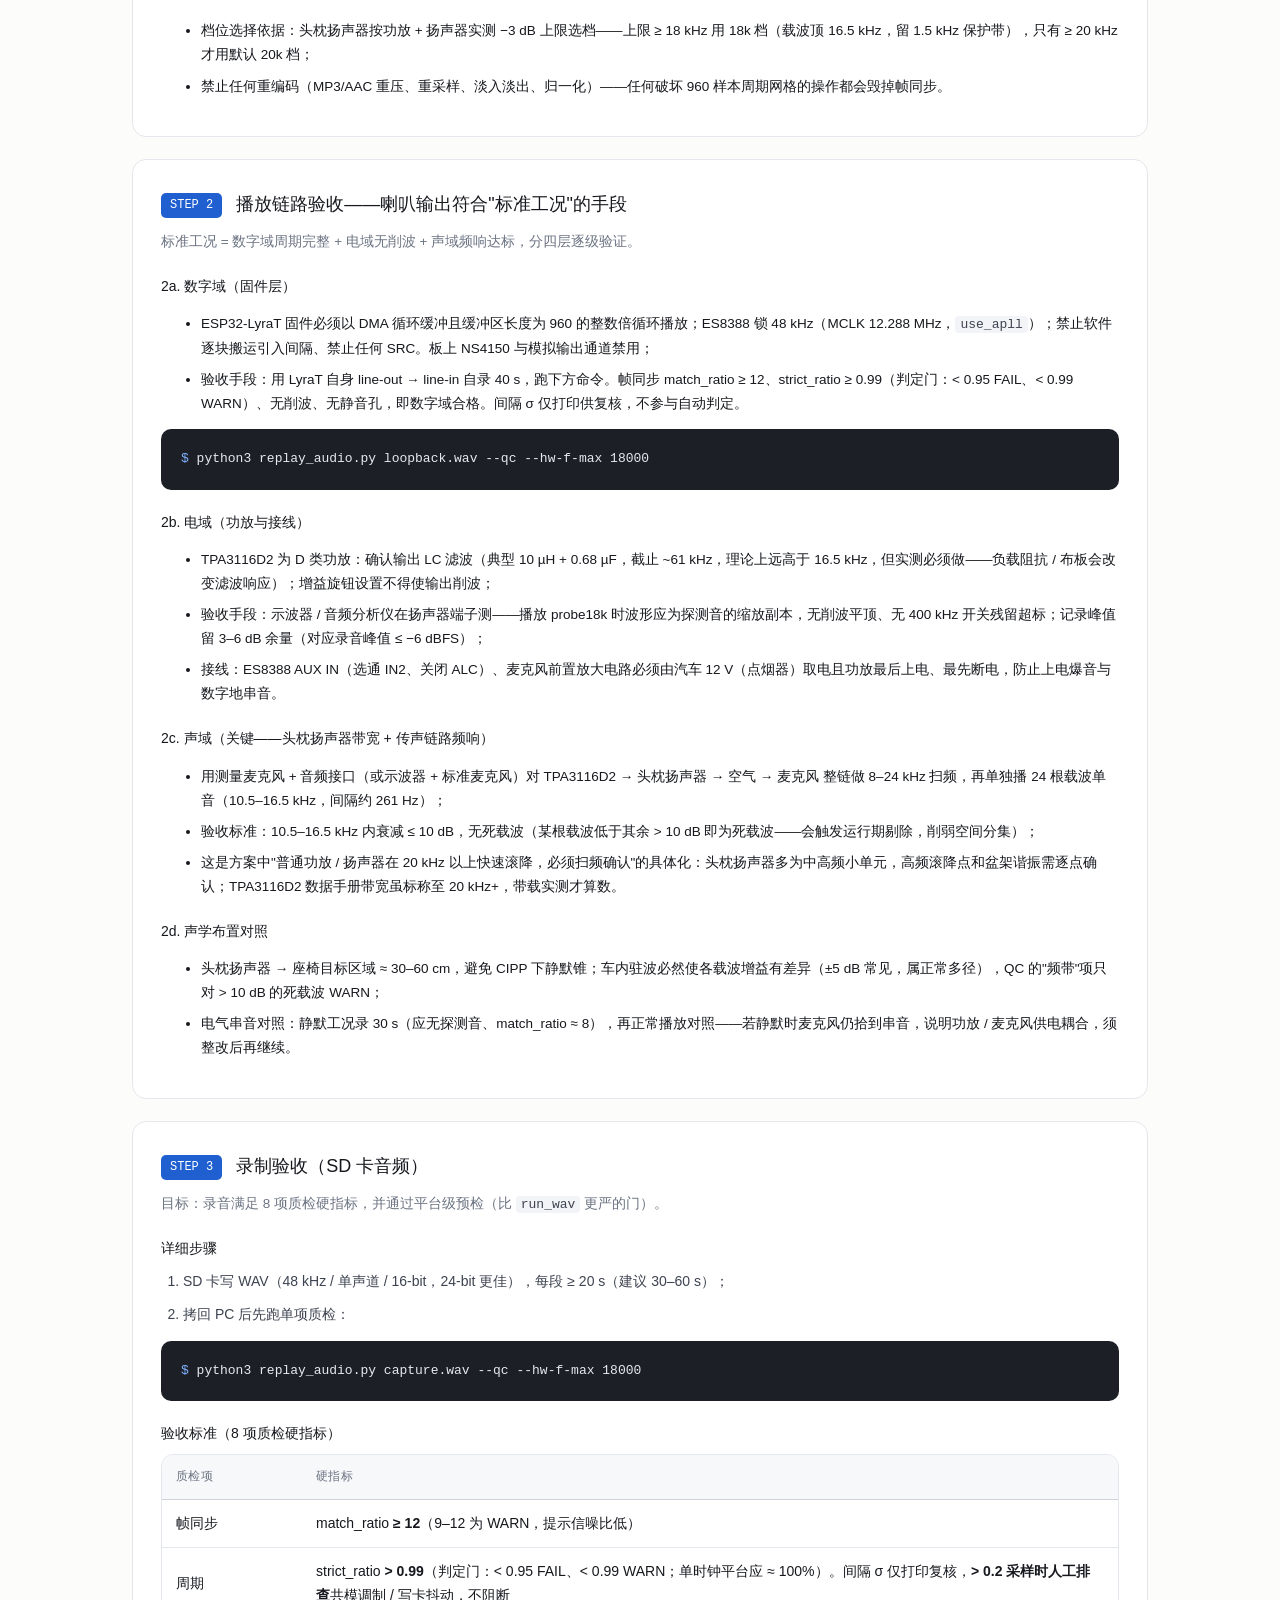
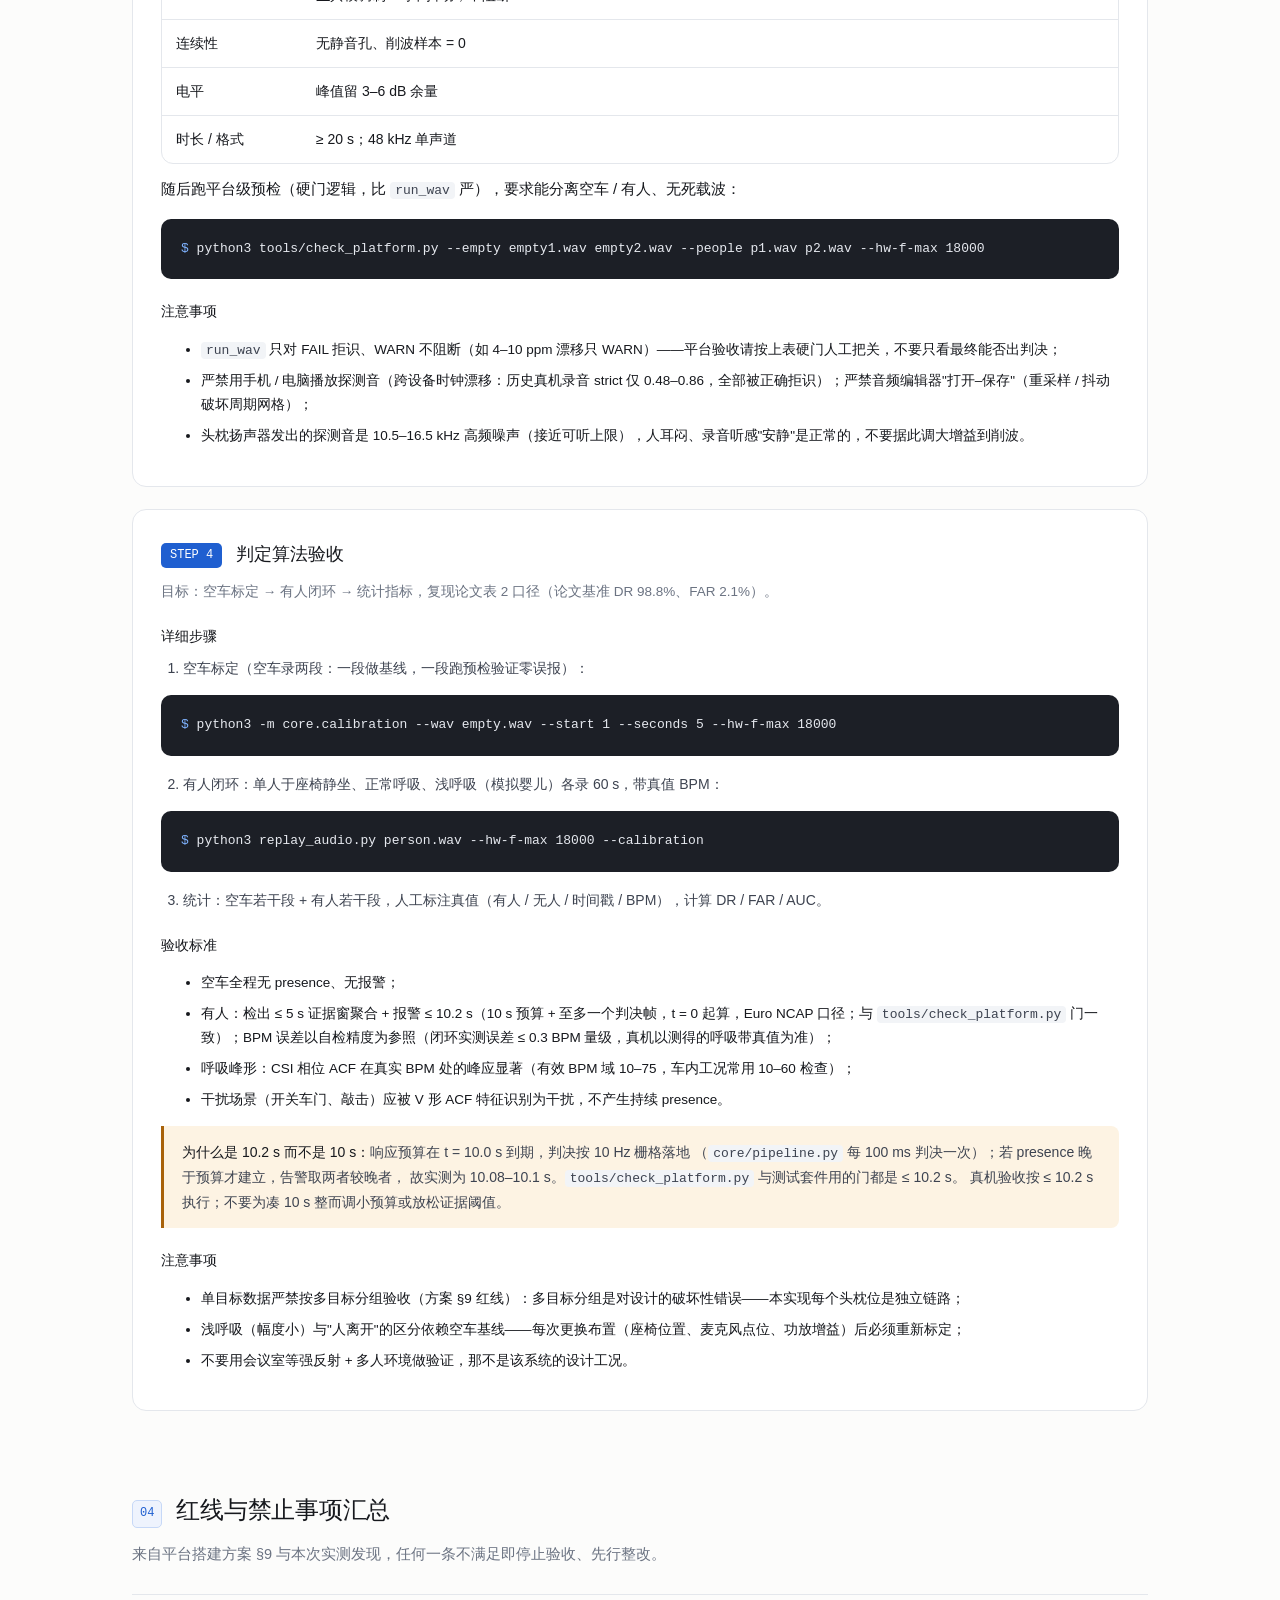
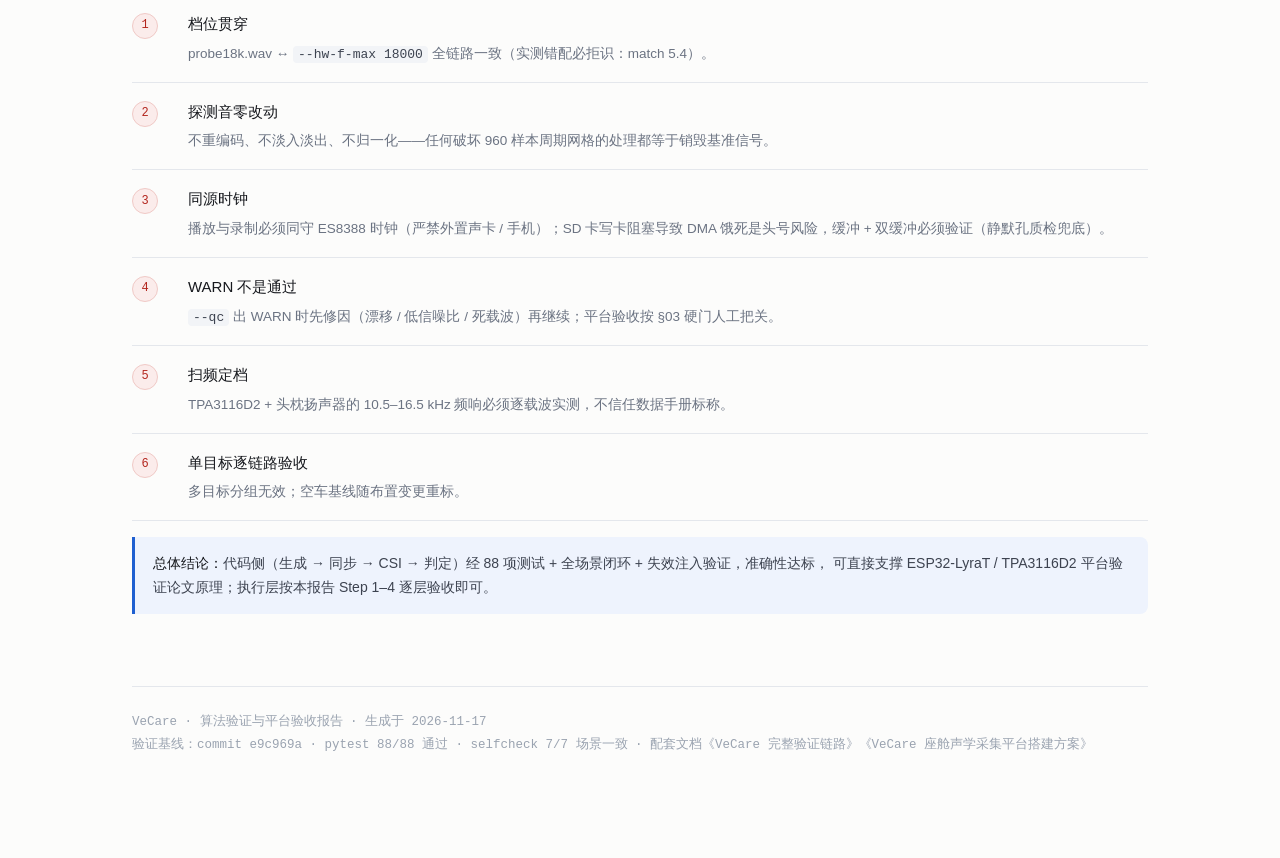
==== commit dc231d79: "docs: 修正验收报告三处口径错误 - 60 s 样本数 28,800,000 → 2,880,000（错 10 倍） - 报警验收线 ≤10 s → ≤10.2 s（10 s 预算 + 一个 10" ====
--- a/VeCare_算法验证与验收报告.html
+++ b/VeCare_算法验证与验收报告.html
@@ -170,7 +170,7 @@
     <div class="chip">平台 <b>ESP32-LyraT V4.3</b> + TPA3116D2 + 头枕扬声器/麦克风</div>
     <div class="chip">探测音 <b>probe18k.wav</b>（10.5–16.5 kHz 档）</div>
     <div class="chip">测试 <b>88 / 88 通过</b></div>
-    <div class="chip">闭环报警 <b>10.1 s ≤ 10 s 预算</b></div>
+    <div class="chip">闭环报警 <b>10.1 s ≤ 10.2 s 验收线</b></div>
   </div>
 </header>
 
@@ -202,10 +202,10 @@
         <tr><td>probe 文件</td><td>probe18k.wav / probe20k.wav 与 <span class="code-i">make_probe</span> 再生成逐字节比对</td><td class="n">字节级完全一致（48 kHz / 单声道 / 16-bit，周期 960 样本 × 3000 遍 = 60 s）</td><td><span class="verdict ok">通过</span></td></tr>
         <tr><td>探测音性质</td><td>18k 档：24 载波 10.5–16.5 kHz，探测带 10.3–16.7 kHz</td><td class="n">带内能量 98.9%，PAPR 9.4 dB，载波设计电平差 ≤ ±3 dB（<span class="code-i">probe_condition_db</span>）</td><td><span class="verdict ok">通过</span></td></tr>
         <tr><td>CSI 反演</td><td>正则化谱除法 <span class="code-i">estimate_csi</span></td><td class="n">对已知合成信道精确恢复；载波对齐 50 Hz DFT 网格</td><td><span class="verdict ok">通过</span></td></tr>
-        <tr><td>端到端闭环</td><td><span class="code-i">--selfcheck</span>：7 场景渲染 WAV → 回放 → 判决</td><td class="n">与仿真判决逐场景一致：BPM 18→18.1、24→24.1、20→20.3、30→29.9、14→14.2；空车 / 干扰零误报；报警 10.1 s（预算 10 s）</td><td><span class="verdict ok">通过</span></td></tr>
+        <tr><td>端到端闭环</td><td><span class="code-i">--selfcheck</span>：7 场景渲染 WAV → 回放 → 判决</td><td class="n">与仿真判决逐场景一致：BPM 18→18.1、24→24.1、20→20.3、30→29.9、14→14.2；空车 / 干扰零误报；报警 10.1 s（≤ 10.2 s 验收线）</td><td><span class="verdict ok">通过</span></td></tr>
         <tr><td>18k 档闭环</td><td>渲染 → 回放（<span class="code-i">--hw-f-max 18000</span>）</td><td class="n">有人 8.98 s 检出，报警 10.08 s，BPM 18.3（真值 18）</td><td><span class="verdict ok">通过</span></td></tr>
         <tr><td>fail-closed</td><td>频带错配（18k 录音按 20k 分析）</td><td class="n">match_ratio 5.4 &lt; 9 → QC FAIL，<span class="code-i">run_wav</span> 拒识并给出正确提示</td><td><span class="verdict ok">通过</span></td></tr>
-        <tr><td>时钟质量门</td><td>人为注入 2 / 4 / 10 ppm 漂移后 <span class="code-i">check_audio</span></td><td class="n">2 ppm → σ 0.18 样本 / strict 99.4%（PASS）；4 / 10 ppm → WARN（σ 0.26 / 0.41）；0.2% 拉伸 → FAIL（有测试覆盖）</td><td><span class="verdict ok">通过</span></td></tr>
+        <tr><td>时钟质量门</td><td>人为注入 2 / 4 / 10 ppm 漂移后 <span class="code-i">check_audio</span></td><td class="n">判定门为 strict_ratio（&lt; 0.95 FAIL、&lt; 0.99 WARN，σ 仅打印不判定）：2 ppm → σ 0.18 / strict 99.4% → PASS；4 / 10 ppm → strict 98.8% / 97.1% → WARN（σ 0.26 / 0.41 仅记录）；0.2% 拉伸 → strict &lt; 0.95 → FAIL（有测试覆盖）</td><td><span class="verdict ok">通过</span></td></tr>
       </tbody>
     </table>
   </div>
@@ -266,7 +266,7 @@
 
     <h4>验收标准（硬门）</h4>
     <ul class="gate">
-      <li>WAV 为 <b>48 kHz / 单声道 / 16-bit PCM</b>，样本总数 = 960 的整数倍（60 s = 28,800,000 样本）；</li>
+      <li>WAV 为 <b>48 kHz / 单声道 / 16-bit PCM</b>，样本总数 = 960 的整数倍（60 s = 2,880,000 样本 = 3000 个周期）；</li>
       <li>再生成文件与分发文件<b>逐字节一致</b>（<span class="mono">filecmp</span>）；周期 960 样本（= 20 ms）；</li>
       <li>频谱：能量 <b>98%+</b> 集中在 10.3–16.7 kHz，24 根载波峰电平差 <b>≤ 3 dB</b>。</li>
     </ul>
@@ -286,7 +286,7 @@
     <h4>2a. 数字域（固件层）</h4>
     <ul class="gate">
       <li>ESP32-LyraT 固件必须以 <b>DMA 循环缓冲且缓冲区长度为 960 的整数倍</b>循环播放；ES8388 锁 48 kHz（MCLK 12.288 MHz，<span class="mono">use_apll</span>）；<b>禁止</b>软件逐块搬运引入间隔、<b>禁止</b>任何 SRC。板上 NS4150 与模拟输出通道禁用；</li>
-      <li><b>验收手段：</b>用 LyraT 自身 line-out → line-in 自录 40 s，跑下方命令。帧同步 match_ratio ≥ 12、周期 std &lt; 0.2 样本、strict_ratio ≥ 0.99、无削波、无静音孔，即数字域合格。</li>
+      <li><b>验收手段：</b>用 LyraT 自身 line-out → line-in 自录 40 s，跑下方命令。帧同步 match_ratio ≥ 12、strict_ratio ≥ 0.99（判定门：&lt; 0.95 FAIL、&lt; 0.99 WARN）、无削波、无静音孔，即数字域合格。间隔 σ 仅打印供复核，不参与自动判定。</li>
     </ul>
     <div class="code"><span class="p">$</span> python3 replay_audio.py loopback.wav --qc --hw-f-max 18000</div>
 
@@ -329,7 +329,7 @@
         <thead><tr><th style="width:140px">质检项</th><th>硬指标</th></tr></thead>
         <tbody>
           <tr><td>帧同步</td><td>match_ratio <b>≥ 12</b>（9–12 为 WARN，提示信噪比低）</td></tr>
-          <tr><td>周期</td><td>std <b>&lt; 0.2 样本</b> 且 strict_ratio <b>&gt; 0.99</b>（单时钟平台应接近 100%；2 ppm 漂移即达 99.4% 边界）</td></tr>
+          <tr><td>周期</td><td>strict_ratio <b>&gt; 0.99</b>（判定门：&lt; 0.95 FAIL、&lt; 0.99 WARN；单时钟平台应 ≈ 100%）。间隔 σ 仅打印复核，<b>&gt; 0.2 采样时人工排查</b>共模调制 / 写卡抖动，不阻断</td></tr>
           <tr><td>连续性</td><td>无静音孔、削波样本 = 0</td></tr>
           <tr><td>电平</td><td>峰值留 3–6 dB 余量</td></tr>
           <tr><td>时长 / 格式</td><td>≥ 20 s；48 kHz 单声道</td></tr>
@@ -368,10 +368,15 @@
     <h4>验收标准</h4>
     <ul class="gate">
       <li>空车全程无 presence、无报警；</li>
-      <li>有人：检出 ≤ 5 s 证据窗聚合 + <b>报警 ≤ 10 s</b>（t = 0 起算，Euro NCAP 口径）；BPM 误差以自检精度为参照（闭环实测误差 ≤ 0.3 BPM 量级，真机以测得的呼吸带真值为准）；</li>
+      <li>有人：检出 ≤ 5 s 证据窗聚合 + <b>报警 ≤ 10.2 s</b>（10 s 预算 + 至多一个判决帧，t = 0 起算，Euro NCAP 口径；与 <span class="mono">tools/check_platform.py</span> 门一致）；BPM 误差以自检精度为参照（闭环实测误差 ≤ 0.3 BPM 量级，真机以测得的呼吸带真值为准）；</li>
       <li>呼吸峰形：CSI 相位 ACF 在真实 BPM 处的峰应显著（有效 BPM 域 10–75，车内工况常用 10–60 检查）；</li>
       <li>干扰场景（开关车门、敲击）应被 V 形 ACF 特征识别为干扰，不产生持续 presence。</li>
     </ul>
+
+    <div class="note warn"><b>为什么是 10.2 s 而不是 10 s：</b>响应预算在 t = 10.0 s 到期，判决按 10 Hz 栅格落地
+    （<span class="mono">core/pipeline.py</span> 每 100 ms 判决一次）；若 presence 晚于预算才建立，告警取两者较晚者，
+    故实测为 10.08–10.1 s。<span class="mono">tools/check_platform.py</span> 与测试套件用的门都是 ≤ 10.2 s。
+    真机验收按 ≤ 10.2 s 执行；不要为凑 10 s 整而调小预算或放松证据阈值。</div>
 
     <h4>注意事项</h4>
     <ul class="gate">
